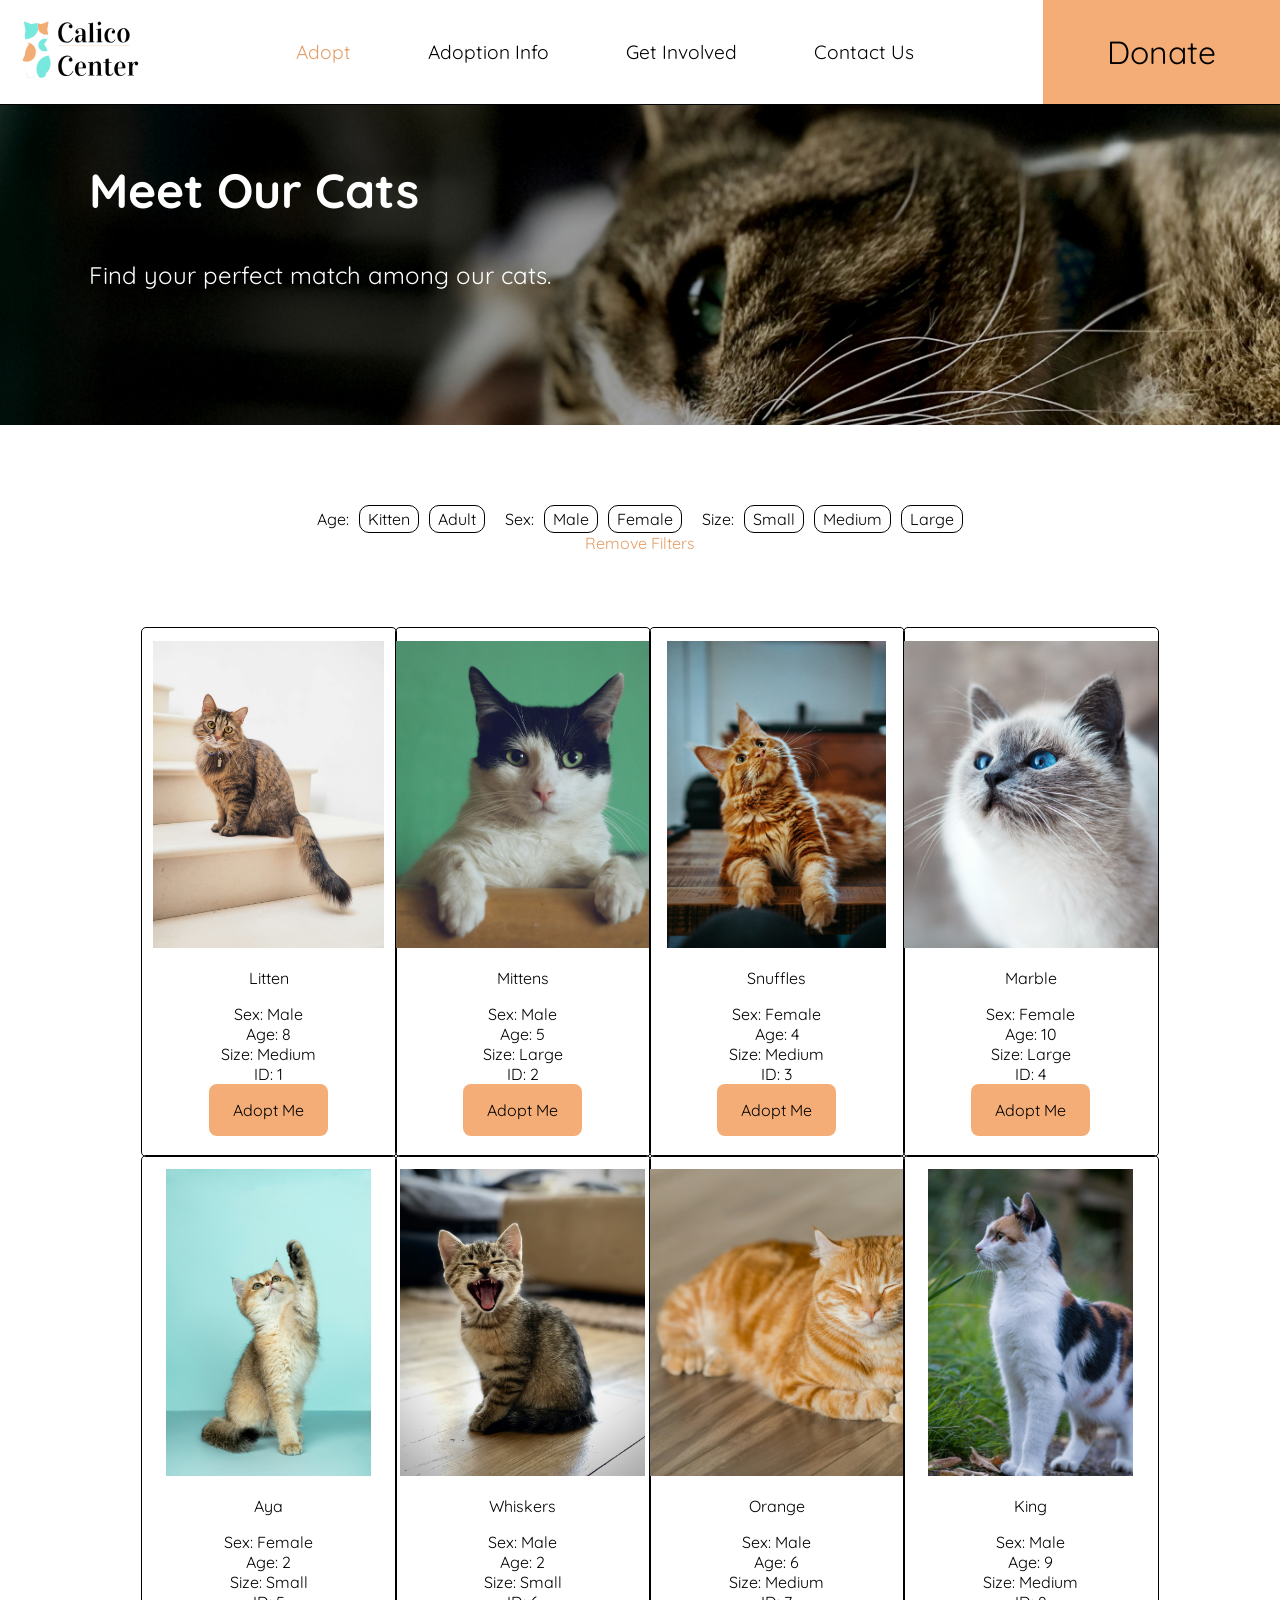
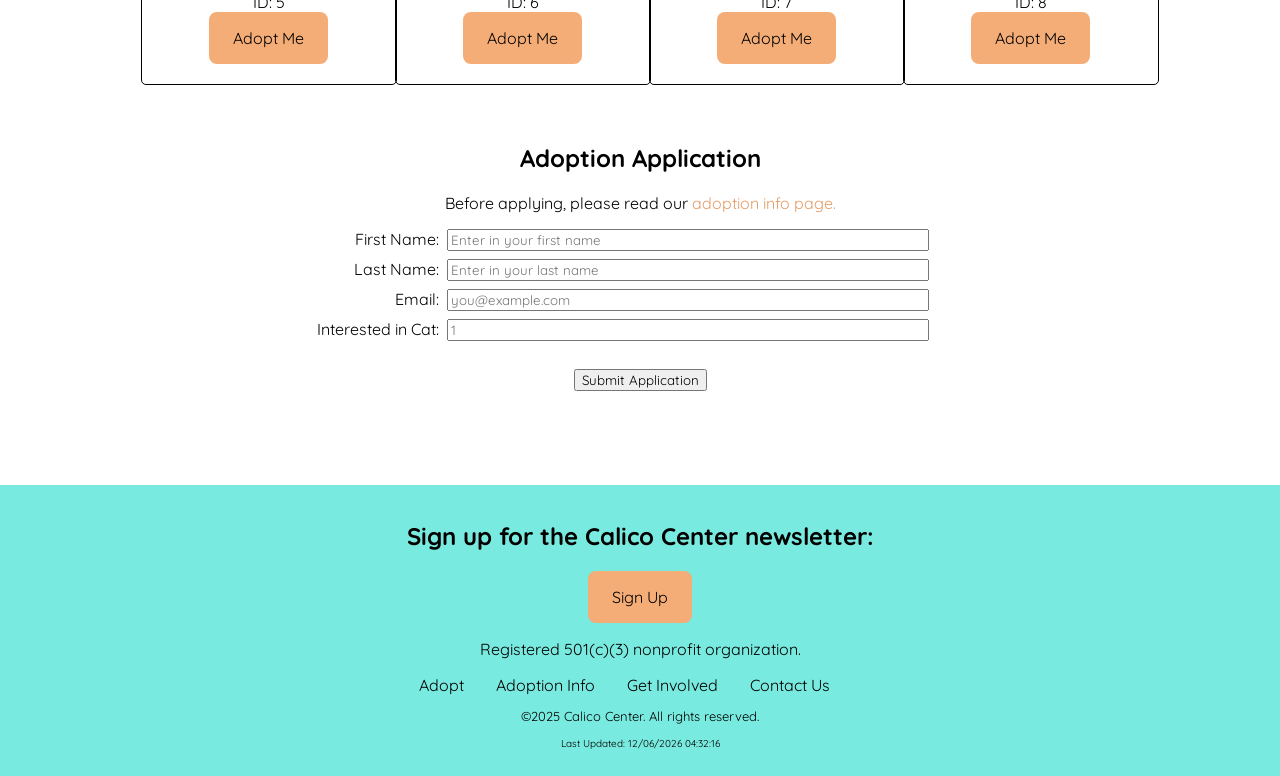
==== adopt.html @ 82eef5a1 "add favicon" ====
<!DOCTYPE html>
<html lang="en">
<head>
    <meta charset="UTF-8">
    <meta name="viewport" content="width=device-width, initial-scale=1.0">
    <title>Adopt :: Calico Center</title>
    <link rel="shortcut icon" href="images/favicon.ico">
    <link rel="preconnect" href="https://fonts.googleapis.com">
    <link rel="preconnect" href="https://fonts.gstatic.com" crossorigin>
    <link href="https://fonts.googleapis.com/css2?family=Open+Sans:ital,wght@0,300..800;1,300..800&family=Quicksand:wght@300..700&family=Raleway:ital,wght@0,100..900;1,100..900&display=swap" rel="stylesheet">
    
    <script src="https://ajax.googleapis.com/ajax/libs/jquery/1.12.4/jquery.min.js"></script>
    <script type="text/javascript" src="js/jquery.filterizr.min.js"></script>

    <link rel="stylesheet" href="style.css">


</head>
<body>
    <nav>
        <div id="logo"><a href="index.html"><img src="images/calico_center.svg" alt="Calico Center logo"></a></div>
        <ul>
            <li><a class="active" href="adopt.html">Adopt</a></li>
            <li><a href="adoption_info.html">Adoption Info</a></li>
            <li><a href="support.html">Get Involved</a></li>
            <li><a href="contact.html">Contact Us</a></li>
        </ul>
        <div id="donate"><a href="support.html">Donate</a></div>
    </nav>

    <div class="banner">
        <div class="banner_content">
            <h2>Meet Our Cats</h2>
            <p>Find your perfect match among our cats.</p>
        </div>
    </div>

    <main>

        <ul class="filters">
            <li class="filter_group"> <span>Age:</span>
                <ul class="filter_options">
                    <li class="filter_button" data-filter="1">Kitten</li>
                    <li class="filter_button" data-filter="2">Adult</li>
                </ul>
            </li>
            <li class="filter_group"><span>Sex:</span>
                <ul class="filter_options">
                    <li class="filter_button" data-filter="3">Male</li>
                    <li class="filter_button" data-filter="4">Female</li>
                </ul>
            </li>
            <li class="filter_group"><span>Size:</span>
                <ul class="filter_options">
                    <li class="filter_button" data-filter="5">Small</li>
                    <li class="filter_button" data-filter="6">Medium</li>
                    <li class="filter_button" data-filter="7">Large</li>
                </ul>
            </li>
        </ul>

        <div class="filtr-active filter_button active" data-filter="all">Remove Filters</div>


        <div class="container">
        <div class="filter-container">
        <section class="gallery">
            <div class="cat filtr-item" data-category="2, 3, 6" data-sort="">
                <img src="images/cat1.jpg" alt="brown tabby on white stairs">
                <p>Litten</p>
                <ul>
                    <li>Sex: Male</li>
                    <li>Age: 8</li>
                    <li>Size: Medium</li>
                    <li>ID: 1</li>
                    <li><a class="cta_button" href="#adoption_form">Adopt Me</a></li>    
                </ul>
            </div>
            <div class="cat filtr-item" data-category="2, 3, 7" data-sort="">
                <img src="images/cat2.jpg" alt="black and white cat looking at camera">
                <p>Mittens</p>
                <ul>
                    <li>Sex: Male</li>
                    <li>Age: 5</li>
                    <li>Size: Large</li>
                    <li>ID: 2</li>
                    <li><a class="cta_button" href="#adoption_form">Adopt Me</a></li>    
                </ul>
            </div>
            <div class="cat filtr-item" data-category="2, 4, 6" data-sort="">
                <img src="images/cat3.jpg" alt="orange cat">
                <p>Snuffles</p>
                <ul>
                    <li>Sex: Female</li>
                    <li>Age: 4</li>
                    <li>Size: Medium</li>
                    <li>ID: 3</li>
                    <li><a class="cta_button" href="#adoption_form">Adopt Me</a></li>    
                </ul>
            </div>
            <div class="cat filtr-item" data-category="2, 4, 7" data-sort="">
                <img src="images/cat4.jpg" alt="blue eyed white furred cat">
                <p>Marble</p>
                <ul>
                    <li>Sex: Female</li>
                    <li>Age: 10</li>
                    <li>Size: Large</li>
                    <li>ID: 4</li>
                    <li><a class="cta_button" href="#adoption_form">Adopt Me</a></li>    
                </ul>
            </div>
            <div class="cat filtr-item" data-category="1, 4, 5" data-sort="">
                <img src="images/cat5.jpg" alt="light orange furred cat">
                <p>Aya</p>
                <ul>
                    <li>Sex: Female</li>
                    <li>Age: 2</li>
                    <li>Size: Small</li>
                    <li>ID: 5</li>
                    <li><a class="cta_button" href="#adoption_form">Adopt Me</a></li>    
                </ul>
            </div>
            <div class="cat filtr-item" data-category="1, 3, 5" data-sort="">
                <img src="images/cat6.jpg" alt="yawning black striped cat">
                <p>Whiskers</p>
                <ul>
                    <li>Sex: Male</li>
                    <li>Age: 2</li>
                    <li>Size: Small</li>
                    <li>ID: 6</li>
                    <li><a class="cta_button" href="#adoption_form">Adopt Me</a></li>    
                </ul>
            </div>
            <div class="cat filtr-item" data-category="2, 3, 6" data-sort="">
                <img src="images/cat7.jpg" alt="orange and white furred cat with eyes closed">
                <p>Orange</p>
                <ul>
                    <li>Sex: Male</li>
                    <li>Age: 6</li>
                    <li>Size: Medium</li>
                    <li>ID: 7</li>
                    <li><a class="cta_button" href="#adoption_form">Adopt Me</a></li>    
                </ul>
            </div>
            <div class="cat filtr-item" data-category="2, 3, 6" data-sort="">
                <img src="images/cat8.jpg" alt="calico cat with white, orange and black fur">
                <p>King</p>
                <ul>
                    <li>Sex: Male</li>
                    <li>Age: 9</li>
                    <li>Size: Medium</li>
                    <li>ID: 8</li>
                    <li><a class="cta_button" href="#adoption_form">Adopt Me</a></li>    
                </ul>
            </div>

        </section>
        </div>
        </div>
        <br>
        <br>
        <section id="adoption_form">
            <h2>Adoption Application</h2>
            <p>Before applying, please read our <a href="adoption_info.html">adoption info page.</a></p>
            <form action="#thank_you" method="post">
                <div class="input">
                        <label for="firstName">First Name:</label>
                        <input type="text" class="form-control" id="firstName" placeholder="Enter in your first name" value="" pattern="[a-zA-Z]+" required>

                        <label for="lastName">Last Name:</label>
                        <input type="text" class="form-control" id="lastName" placeholder="Enter in your last name" value="" pattern="[a-zA-Z]+" required>

                        <label for="email">Email:</label>
                        <input type="email" class="form-control" id="email" placeholder="you@example.com" pattern="^(.+)@([^\.].*)\.([a-z]{2,})$" required>

                        <label for="cat_ID">Interested in Cat:</label>
                        <input type="number" class="form-control" id="cat_ID" placeholder="1" min="1" max="8" step="1" value=""1>
                    <br>
                </div>
                <button type="submit">Submit Application</button> <br><br>
            </form>
        </section>
        <section id="thank_you">
            <h2>Thank you!</h2>
            <p>Your adoption application has been submitted. We will get back to you shortly.</p>
        </section>
    </main>
    <footer>
        <h2>Sign up for the Calico Center newsletter:</h2>
        <a class="cta_button" href="contact.html">
            Sign Up
        </a>
        <p>Registered 501(c)(3) nonprofit organization.</p>
        <ul>
            <li><a href="adopt.html">Adopt</a></li>
            <li><a href="adoption_info.html">Adoption Info</a></li>
            <li><a href="support.html">Get Involved</a></li>
            <li><a href="contact.html">Contact Us</a></li>
        </ul>
        <p class="copyright">&copy;2025 Calico Center. All rights reserved.</p>
        <p id="last_updated"></p>
    </footer>
    <script>
        const lastModifiedDate = document.lastModified;
        const lastUpdatedElement = document.getElementById("last_updated");
        lastUpdatedElement.innerHTML = `Last Updated: ${lastModifiedDate}`;

        (function($){
    		$(document).ready(function(){
		    	var filterizd = $('.container').filterizr({});
    		});
            $('#adoption_form').submit(function(event) {
                event.preventDefault();
                $('#thank_you').toggle();
                $('#adoption_form').toggle();
            });
    	})(jQuery);
    </script>
    <script src="script.js"></script>
</body>
</html>
---- style.css ----
* {
    box-sizing: border-box;
    font-family: Quicksand, Helvetica, sans-serif;
}

nav {
    display: flex;
    align-items: center;
    justify-content: space-between;
    padding: 0px;
    border-bottom: 1px solid black;
}

.active {
    color: #e39d67;
}

nav ul {
    display: flex;
    list-style-type: none;
    margin: 0;
    padding: 0;
}

nav ul li {
    display: inline-block;
}

nav ul li a {
    text-decoration: none;
    font-size: 1.2em;
    padding: 1.5em 2em;
    color: black;
    display: block;
}

nav ul li a:hover {
    color: #e39d67;
}

#logo img{
    height:5em;
    width: auto;
}

#donate {
    background-color: #f4ad76;
}
#donate a {
    font-size: 2em;
    padding: 1em 2em;
    text-decoration: none;
    display: block;
    color: black;
}

#donate a:hover {
    background-color: #e39d67;
}

.cta_button {
    padding: 1em 1.5em;
    display: inline-block;
    color: black;
    background-color: #f4ad76;
    border-radius: 8px;
    text-decoration: none;
}
.cta_button:hover {
    background-color: #e39d67;
}

body {
    margin: 0;
    padding: 0;
}

#herobanner{
    background-image: linear-gradient(to right, rgba(0, 0, 0, 0.5), rgba(0, 0, 0, 0.1)), url(images/hero_cat.jpg);
    max-width: 100%;
    height: 40em;
    background-position: center;
    background-repeat: no-repeat;
    background-size: cover;
    position: relative;
}

#herobanner_content {
    position: absolute;
    top: 50%;
    left: 25%;
    transform: translate(-50%, -50%);
    color: white;
}

#herobanner_content h2 {
    font-size: 3em;
}
#herobanner_content p {
    margin-bottom: 5em;
    font-size: 1.5em;
}

#hero_cta {
    border: 1px solid black;
    background-color:#f4ad76;
    padding: 2em 4em;
    text-decoration: none;
    color: black;
    border-radius: 8px;
}
#hero_cta:hover {
    background-color: #e39d67;
}

/* Main */

main {
    margin-left: 10%;
    margin-right: 10%;
    width: auto;
}

.banner{
    background-image: linear-gradient(to right, rgba(0, 0, 0, 0.5), rgba(0, 0, 0, 0.1)), url(images/hero_cat.jpg);
    max-width: 100%;
    height: 20em;
    background-position: center;
    background-repeat: no-repeat;
    background-size: cover;
    position: relative;
    margin-bottom: 5em;
}

.banner_content {
    position: absolute;
    top: 50%;
    left: 25%;
    transform: translate(-50%, -50%);
    color: white;
}

.banner_content h2 {
    font-size: 3em;
}
.banner_content p {
    margin-bottom: 5em;
    font-size: 1.5em;
}

section {
    text-align: center;
    padding: 10px;
    margin-bottom: 4em;
    margin-top: 4em;
}

section a {
    color: #e39d67;
    text-decoration: none;
}

.column_container {
    display: flex;
    gap: 5em;
    padding: 1em;
}

.column {
    flex: 1;
}

iframe {
    width: 20em;
    height: 20em;
    padding: 2px;
}

/* Gallery */

.gallery {
    display: grid;
    margin-left: 5%;
    margin-right: 5%;
    width: auto;
    grid-template-columns: repeat(4, 1fr);
    gap: 10px 10px;
}

.cat {
    border: 1px solid black;
    border-radius: 5px;
    width: 100%;
    position: relative;
    overflow: hidden;
    padding-bottom: 20px;
    padding-top: 0;
}
.filtr-item {
    width: 25%;
}

.filtr-active {
    text-align: center;
}

.filters {
    list-style-type: none;
    display: flex;
    justify-content: center;
    flex-wrap: wrap;
    gap: 20px;
    margin: 0;
    padding: 0;
}

.filter_group {
    display: flex;
    align-items: center;
    gap: 10px;
    list-style-type: none;
    padding: 0;
}

.filter_options {
    display: flex;
    list-style-type: none;
    padding: 0;
    margin: 0;
    gap: 10px;
}

.filter_options li {
    padding: 3px 8px;
    border: 1px solid black;
    border-radius: 10px;
    cursor: pointer;
}

.filters ul li:hover {
    color: #e39d67;
}


.cat img {
    height: 20em;
    padding-top: 5%;
}

.gallery ul {
    list-style-type: none;
    padding: 0;
    margin: 0;
}

.gallery ul li {
}

/* Adoption Form */

.input {
    display: grid;
    grid-template-columns: 25% 75%;
    margin-left: 10%;
    margin-right: 10%;
    width: auto;
    gap: 8px;
}

.input label {
    width: 100%;
    text-align: right;
}

.input input {
    width: 80%;
}

form button {
    text-align: center;
}

input#firstName:focus:invalid,
input#lastName:focus:invalid,
input#email:focus:invalid {
    background: #fff8c4;
}

input#firstName:focus:valid,
input#lastName:focus:valid, 
input#username:focus:valid,
input#email:focus:valid,
input#password:focus:valid {
    background: white;
}

#thank_you {
    display: none;
}

/* Footer */

footer {
    background-color: #79eadf;
    width: 100%;
    padding: 1em 5em;
    text-align: center;
}

.copyright {
    font-size: small;
}

footer ul {
    display: flex;
    list-style-type: none;
    margin: 0;
    padding: 0;
    justify-content: center;
}

footer ul li {
    display: inline-block;
    padding-right: 2em;
}

footer ul li a {
    text-decoration: none;
    color: black;
    display: block;
}

footer ul li a:hover {
    color: #f4ad76;
}

#last_updated {
    font-size: x-small;
}

/* Responsiveness */

@media screen and (max-width: 1000px) {
    .gallery {
        grid-template-columns: repeat(2, 1fr);
    }
    .filtr-item {
        width: 50%;
    }
    #herobanner_content {
        left: 50%;
        top: 50%;
    }
    .banner_content {
        left: 50%;
        top: 50%;
    }
    nav {
        flex-wrap: wrap;
        justify-content: center;
    }
}

@media screen and (max-width: 800px) {
    .column_container{
        flex-direction: column;
    }

    nav {
        flex-direction: column;
    }

    ul {
        flex-direction: column;
    }

    iframe {
        width: 15em;
        height: 100%;
    }

    .gallery {
        grid-template-columns: repeat(1, 1fr);
    }

    .filtr-item {
        width: 100%;
    }

    .input {
        grid-template-columns: 100%;
    }

    .input label {
        text-align: center;
    }

    .input input {
        width: 100%;
    }

    .filters {
        flex-direction: column;
    }

    .filter_group {
        flex-direction: row;
        justify-content: center;
    }

    .filter_options {
        flex-direction: row;
    }
}


@media screen and (max-width: 450px) {
    #hero_cta {
        padding: 1rem 2rem;
    }
}
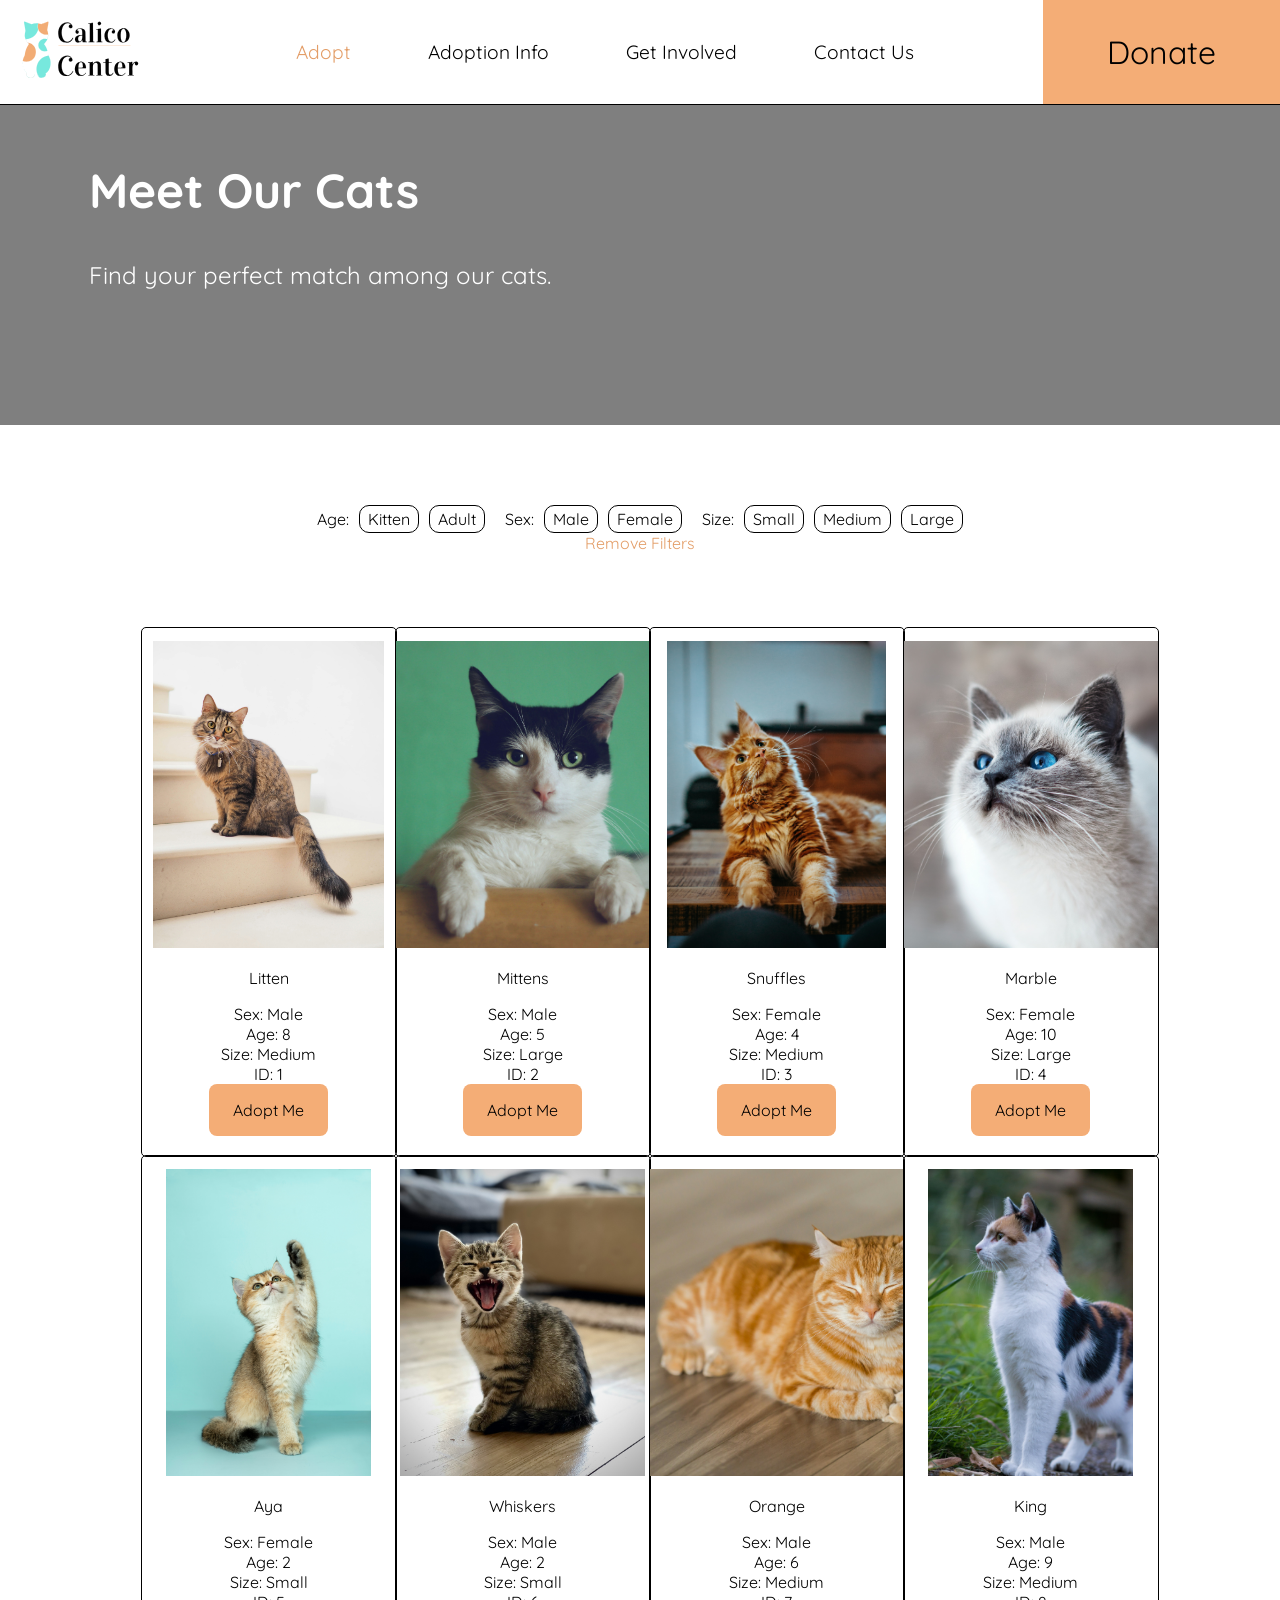
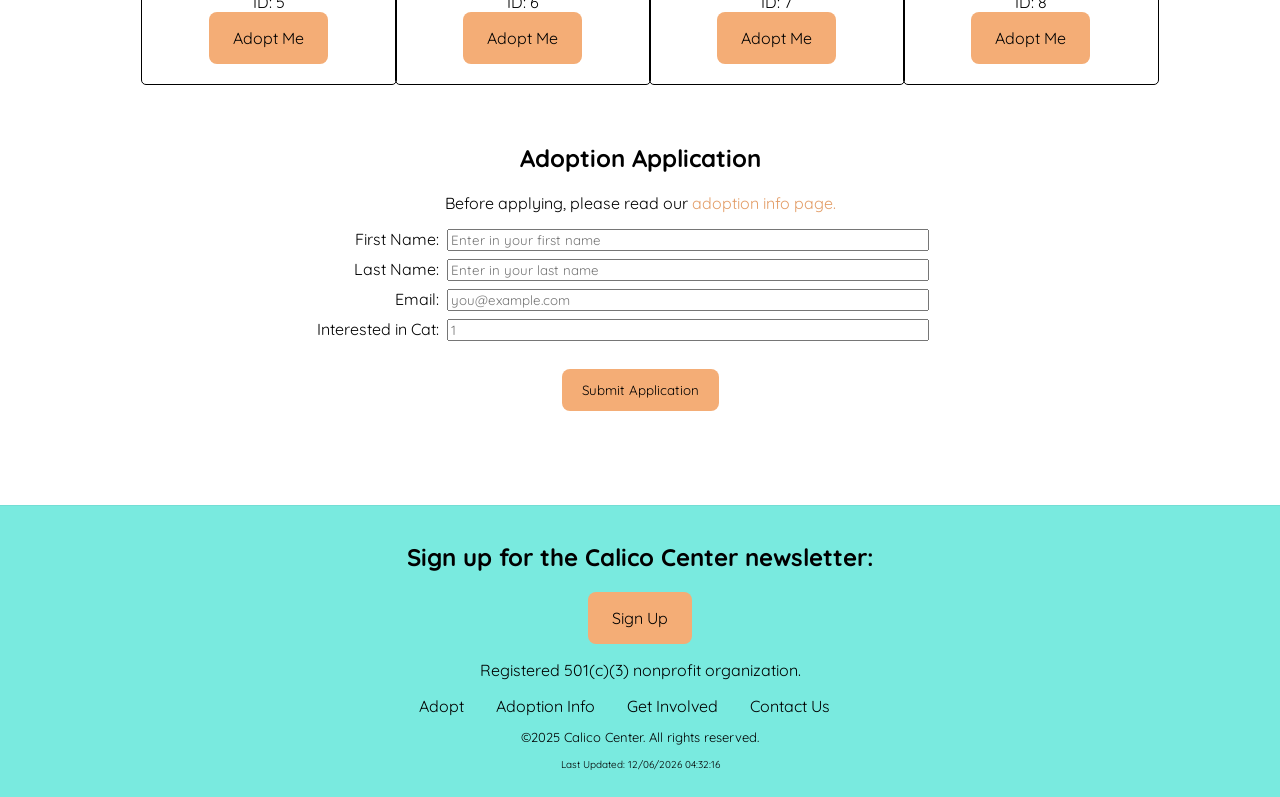
==== commit 7279db4b: "style adopt.html banner and form submit button" ====
--- a/adopt.html
+++ b/adopt.html
@@ -177,7 +177,7 @@
                         <input type="number" class="form-control" id="cat_ID" placeholder="1" min="1" max="8" step="1" value=""1>
                     <br>
                 </div>
-                <button type="submit">Submit Application</button> <br><br>
+                <button class="cta_button" type="submit">Submit Application</button> <br><br>
             </form>
         </section>
         <section id="thank_you">
--- a/style.css
+++ b/style.css
@@ -122,7 +122,7 @@
 }
 
 .banner{
-    background-image: linear-gradient(to right, rgba(0, 0, 0, 0.5), rgba(0, 0, 0, 0.1)), url(images/hero_cat.jpg);
+    background-image: linear-gradient(to right, rgba(0, 0, 0, 0.5), rgba(0, 0, 0, 0.5)), url(images/banner1_cat.jpg);
     max-width: 100%;
     height: 20em;
     background-position: center;
@@ -278,6 +278,8 @@
 
 form button {
     text-align: center;
+    border: none;
+    cursor: pointer;
 }
 
 input#firstName:focus:invalid,
@@ -305,6 +307,8 @@
     width: 100%;
     padding: 1em 5em;
     text-align: center;
+    border-top: 1px solid rgba(0, 0, 0, 0.05);
+
 }
 
 .copyright {
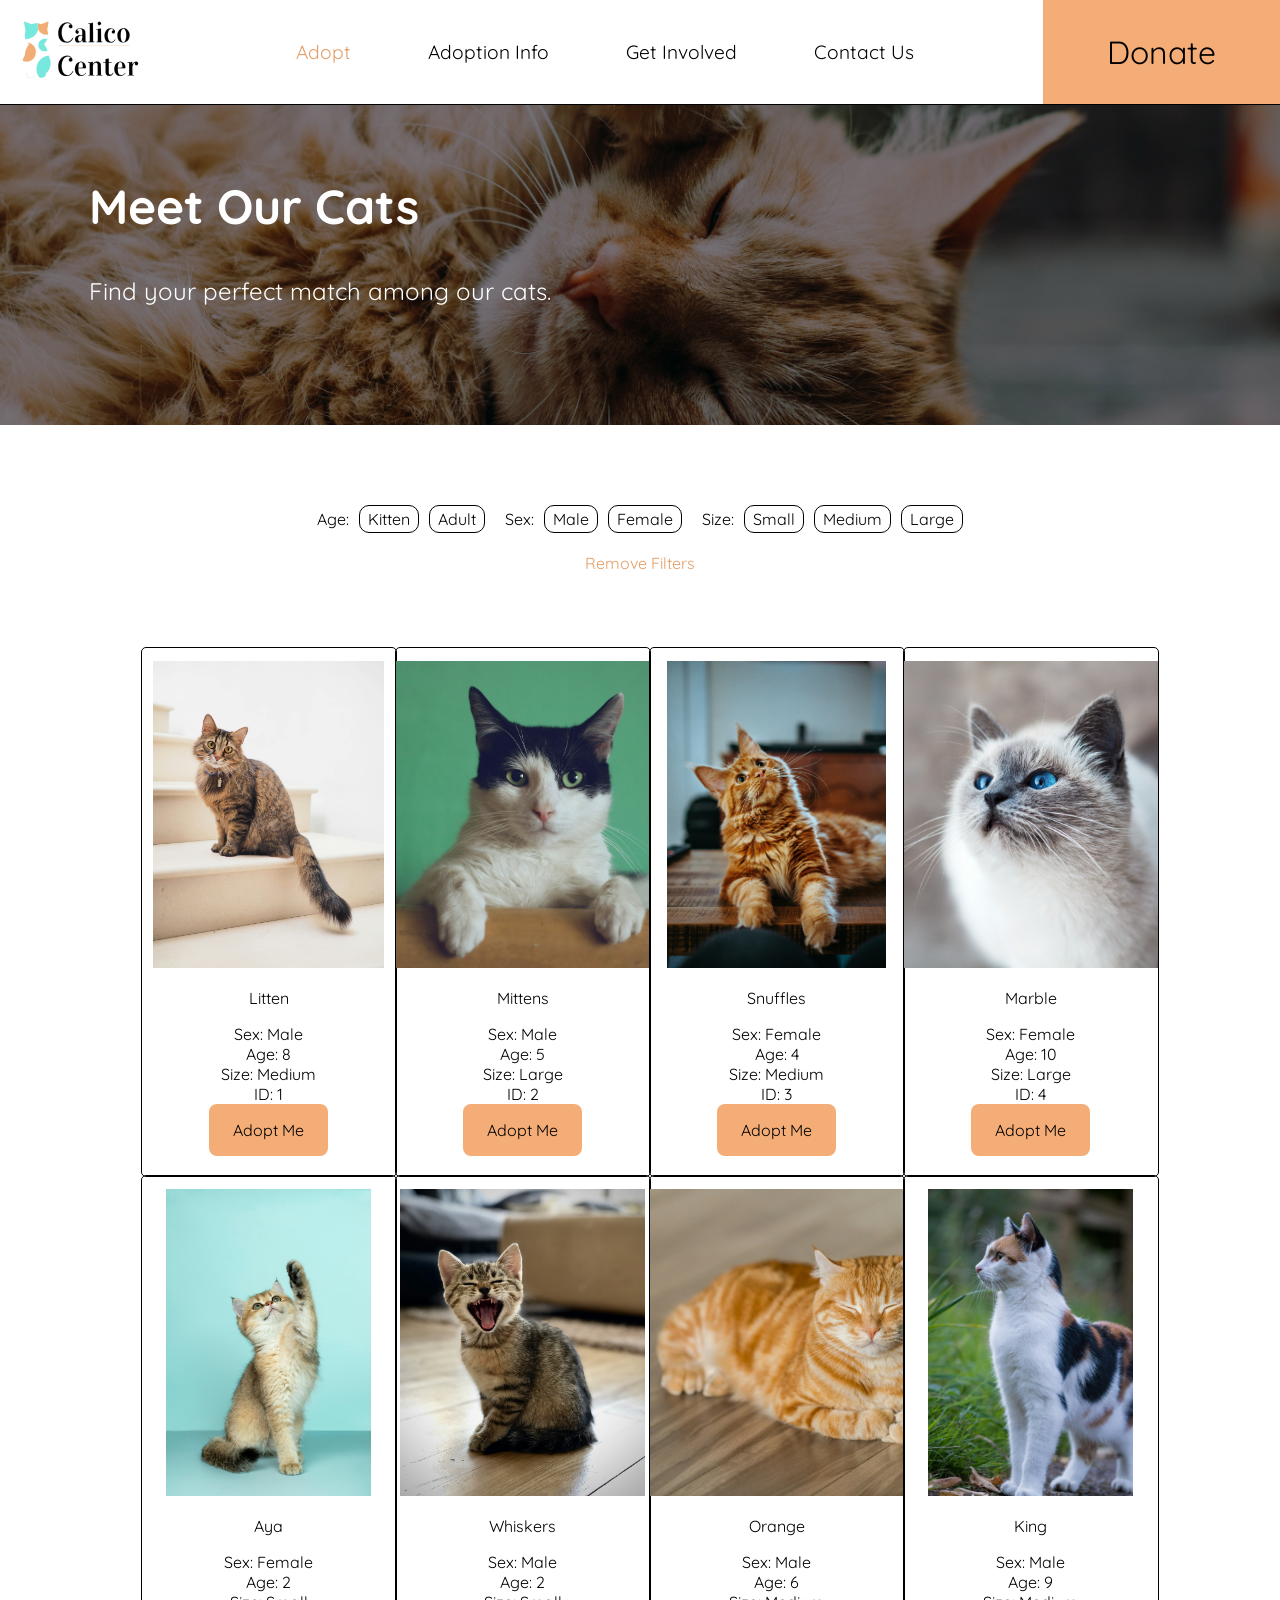
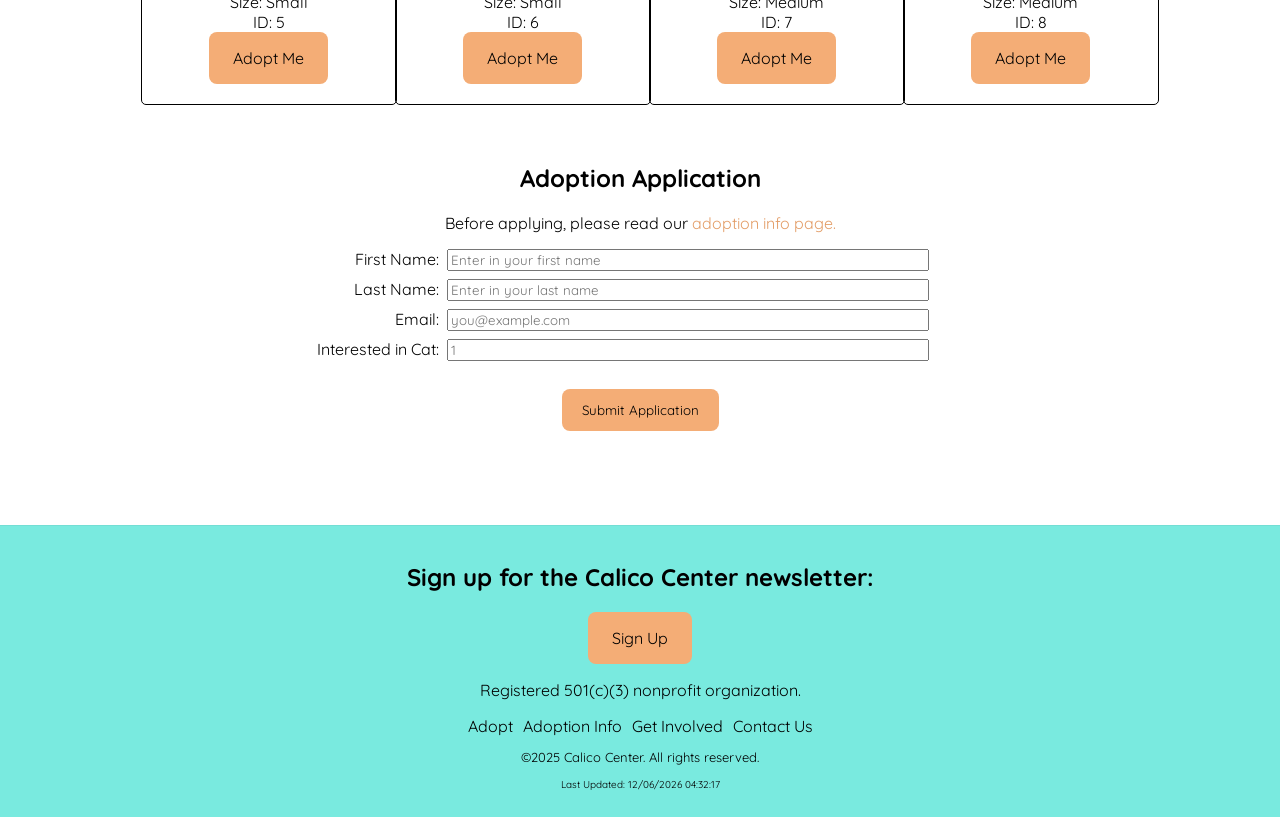
==== commit 9914372d: "add minor styling to footer and adopt banner" ====
--- a/adopt.html
+++ b/adopt.html
@@ -58,7 +58,7 @@
                 </ul>
             </li>
         </ul>
-
+        <br>
         <div class="filtr-active filter_button active" data-filter="all">Remove Filters</div>
 
 
--- a/style.css
+++ b/style.css
@@ -138,6 +138,7 @@
     left: 25%;
     transform: translate(-50%, -50%);
     color: white;
+    padding-top: 2rem;
 }
 
 .banner_content h2 {
@@ -175,6 +176,61 @@
     height: 20em;
     padding: 2px;
 }
+
+/* Home Page */
+
+.about_us {
+    padding-left: 10%;
+    padding-right: 10%;
+}
+
+.about_us img {
+    height: 6rem;
+    width: 12rem;
+}
+
+.icon {
+    width: 4rem;
+    height: 4rem;
+}
+
+h3 {
+    color: #1b8378;
+}
+
+.adoption_summary {
+    background-color: #a8eae3;
+    border-radius: 20px 20px;
+    margin-left: -20%;
+    margin-right: -20%;
+    padding-left: 20%;
+    padding-right: 20%;
+    padding-bottom: 5%;
+}
+
+.adoption_summary .steps{
+    display: grid;
+    grid-template-columns: repeat(4, 1fr);
+    gap: 15px;
+}
+
+.step {
+    box-shadow: 3px 3px 3px gray;
+    padding: 5px;
+    background-color: white;
+}
+
+.location_hours {
+    background-color: #e8c6ad;
+    border-radius: 20px 20px;
+    margin-left: -20%;
+    margin-right: -20%;
+    padding-left: 20%;
+    padding-right: 20%;
+    padding-bottom: 2rem;
+}
+
+
 
 /* Gallery */
 
@@ -321,11 +377,12 @@
     margin: 0;
     padding: 0;
     justify-content: center;
+    gap: 10px;
 }
 
 footer ul li {
     display: inline-block;
-    padding-right: 2em;
+    
 }
 
 footer ul li a {
@@ -343,6 +400,17 @@
 }
 
 /* Responsiveness */
+@media screen and (max-width: 1100px) {
+#herobanner_content {
+        left: 50%;
+        top: 50%;
+    }
+#hero_cta {
+    position: absolute;
+    left: 50%;
+    transform: translate(-50%, -50%);
+}
+}
 
 @media screen and (max-width: 1000px) {
     .gallery {
@@ -351,10 +419,6 @@
     .filtr-item {
         width: 50%;
     }
-    #herobanner_content {
-        left: 50%;
-        top: 50%;
-    }
     .banner_content {
         left: 50%;
         top: 50%;
@@ -363,6 +427,14 @@
         flex-wrap: wrap;
         justify-content: center;
     }
+
+    .adoption_summary .steps{
+        grid-template-columns: repeat(2, 1fr);
+    }
+
+    #hero_cta {
+        padding: 1.5rem 2.5rem;
+    }
 }
 
 @media screen and (max-width: 800px) {
@@ -415,10 +487,9 @@
     .filter_options {
         flex-direction: row;
     }
-}
-
-
-@media screen and (max-width: 450px) {
+    .adoption_summary .steps{
+        grid-template-columns: repeat(1, 1fr);
+    }
     #hero_cta {
         padding: 1rem 2rem;
     }
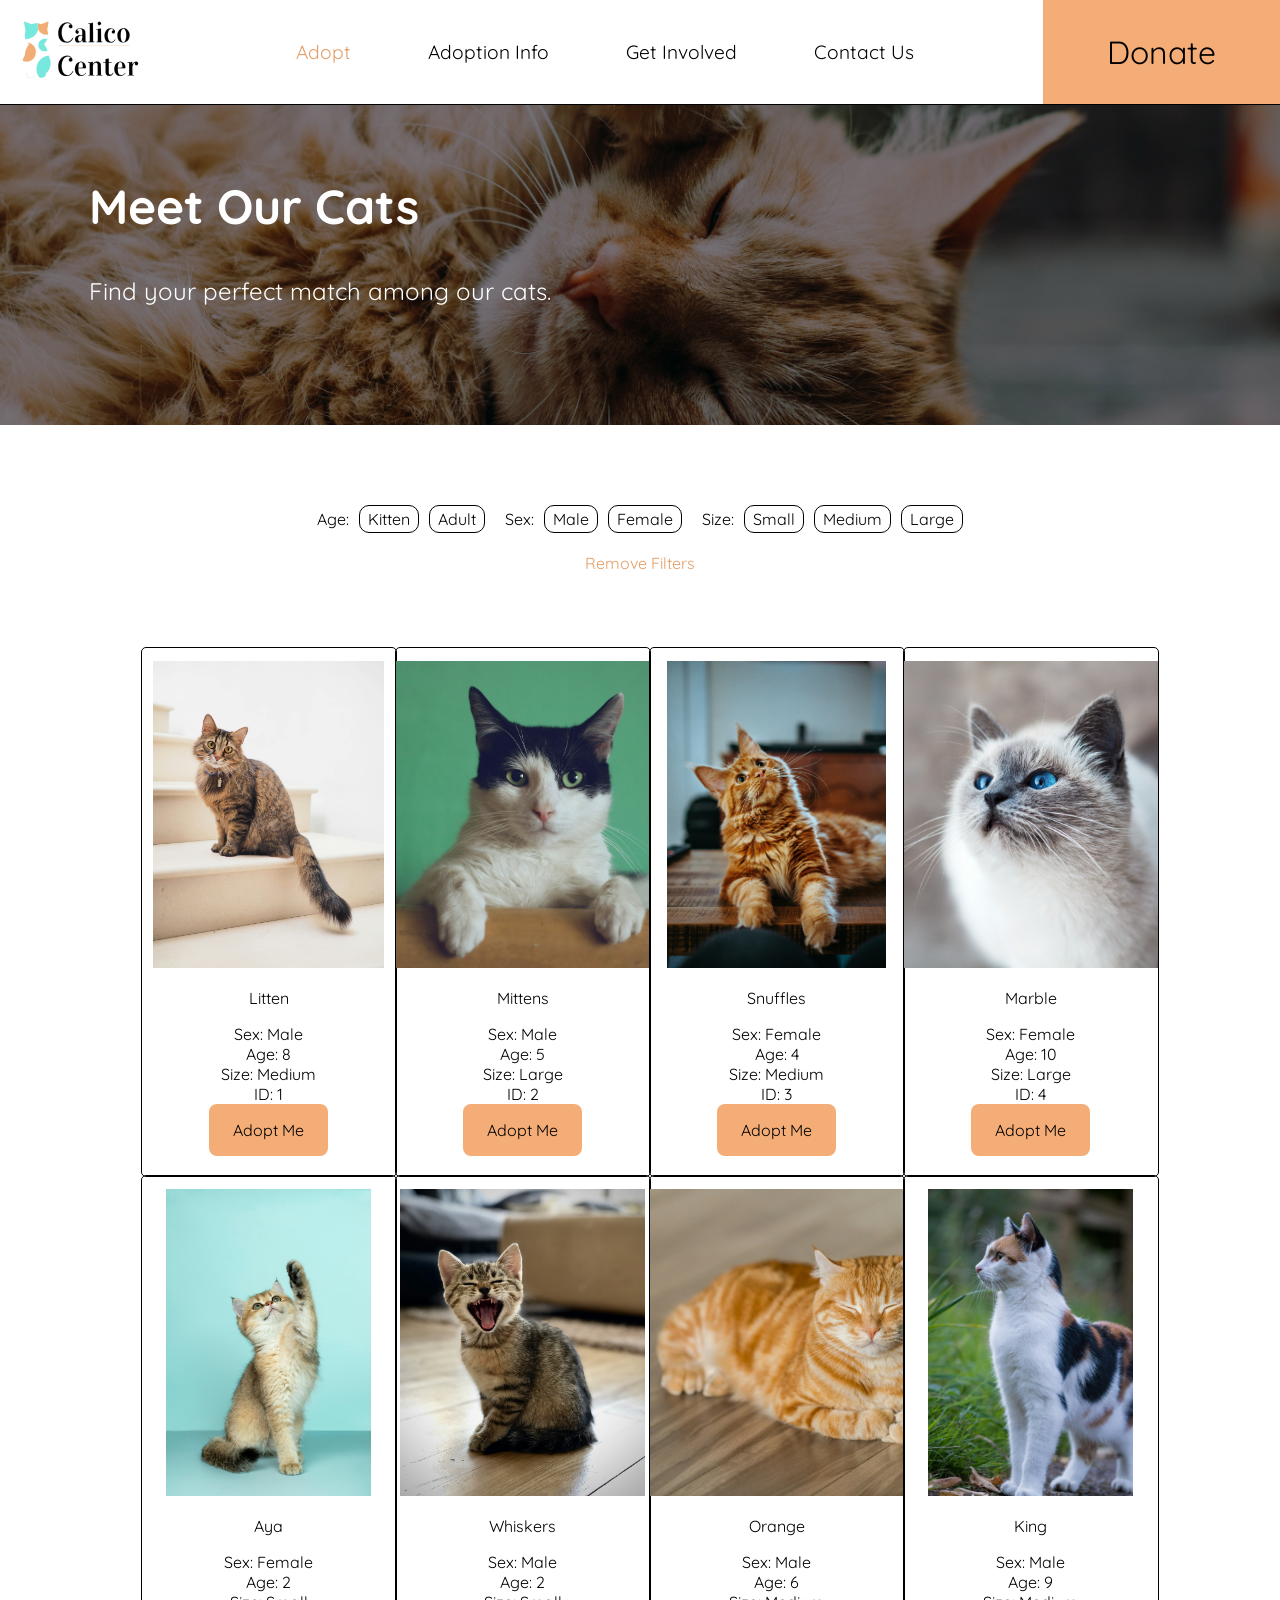
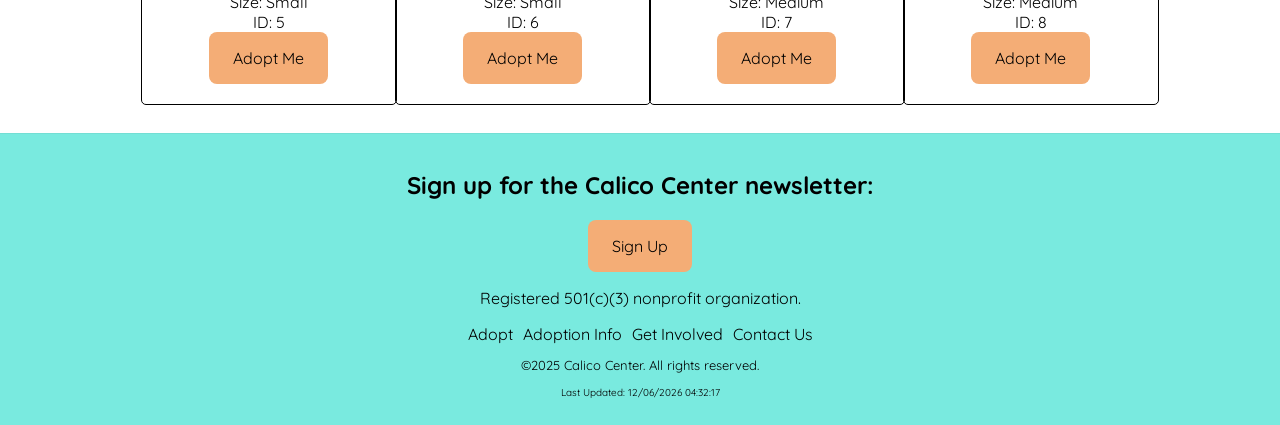
==== commit abbdd9c0: "minor changes on other pages to link properly and be consistent" ====
--- a/adopt.html
+++ b/adopt.html
@@ -22,10 +22,10 @@
         <ul>
             <li><a class="active" href="adopt.html">Adopt</a></li>
             <li><a href="adoption_info.html">Adoption Info</a></li>
-            <li><a href="support.html">Get Involved</a></li>
+            <li><a href="get_involved.html">Get Involved</a></li>
             <li><a href="contact.html">Contact Us</a></li>
         </ul>
-        <div id="donate"><a href="support.html">Donate</a></div>
+        <div id="home_donate"><a href="get_involved.html">Donate</a></div>
     </nav>
 
     <div class="banner">
@@ -73,7 +73,7 @@
                     <li>Age: 8</li>
                     <li>Size: Medium</li>
                     <li>ID: 1</li>
-                    <li><a class="cta_button" href="#adoption_form">Adopt Me</a></li>    
+                    <li><a class="cta_button" href="contact.html#contact_us">Adopt Me</a></li>    
                 </ul>
             </div>
             <div class="cat filtr-item" data-category="2, 3, 7" data-sort="">
@@ -84,7 +84,7 @@
                     <li>Age: 5</li>
                     <li>Size: Large</li>
                     <li>ID: 2</li>
-                    <li><a class="cta_button" href="#adoption_form">Adopt Me</a></li>    
+                    <li><a class="cta_button" href="contact.html#contact_us">Adopt Me</a></li>    
                 </ul>
             </div>
             <div class="cat filtr-item" data-category="2, 4, 6" data-sort="">
@@ -95,7 +95,7 @@
                     <li>Age: 4</li>
                     <li>Size: Medium</li>
                     <li>ID: 3</li>
-                    <li><a class="cta_button" href="#adoption_form">Adopt Me</a></li>    
+                    <li><a class="cta_button" href="contact.html#contact_us">Adopt Me</a></li>    
                 </ul>
             </div>
             <div class="cat filtr-item" data-category="2, 4, 7" data-sort="">
@@ -106,7 +106,7 @@
                     <li>Age: 10</li>
                     <li>Size: Large</li>
                     <li>ID: 4</li>
-                    <li><a class="cta_button" href="#adoption_form">Adopt Me</a></li>    
+                    <li><a class="cta_button" href="contact.html#contact_us">Adopt Me</a></li>    
                 </ul>
             </div>
             <div class="cat filtr-item" data-category="1, 4, 5" data-sort="">
@@ -117,7 +117,7 @@
                     <li>Age: 2</li>
                     <li>Size: Small</li>
                     <li>ID: 5</li>
-                    <li><a class="cta_button" href="#adoption_form">Adopt Me</a></li>    
+                    <li><a class="cta_button" href="contact.html#contact_us">Adopt Me</a></li>    
                 </ul>
             </div>
             <div class="cat filtr-item" data-category="1, 3, 5" data-sort="">
@@ -128,7 +128,7 @@
                     <li>Age: 2</li>
                     <li>Size: Small</li>
                     <li>ID: 6</li>
-                    <li><a class="cta_button" href="#adoption_form">Adopt Me</a></li>    
+                    <li><a class="cta_button" href="contact.html#contact_us">Adopt Me</a></li>    
                 </ul>
             </div>
             <div class="cat filtr-item" data-category="2, 3, 6" data-sort="">
@@ -139,7 +139,7 @@
                     <li>Age: 6</li>
                     <li>Size: Medium</li>
                     <li>ID: 7</li>
-                    <li><a class="cta_button" href="#adoption_form">Adopt Me</a></li>    
+                    <li><a class="cta_button" href="contact.html#contact_us">Adopt Me</a></li>    
                 </ul>
             </div>
             <div class="cat filtr-item" data-category="2, 3, 6" data-sort="">
@@ -150,7 +150,7 @@
                     <li>Age: 9</li>
                     <li>Size: Medium</li>
                     <li>ID: 8</li>
-                    <li><a class="cta_button" href="#adoption_form">Adopt Me</a></li>    
+                    <li><a class="cta_button" href="contact.html#contact_us">Adopt Me</a></li>    
                 </ul>
             </div>
 
@@ -159,31 +159,6 @@
         </div>
         <br>
         <br>
-        <section id="adoption_form">
-            <h2>Adoption Application</h2>
-            <p>Before applying, please read our <a href="adoption_info.html">adoption info page.</a></p>
-            <form action="#thank_you" method="post">
-                <div class="input">
-                        <label for="firstName">First Name:</label>
-                        <input type="text" class="form-control" id="firstName" placeholder="Enter in your first name" value="" pattern="[a-zA-Z]+" required>
-
-                        <label for="lastName">Last Name:</label>
-                        <input type="text" class="form-control" id="lastName" placeholder="Enter in your last name" value="" pattern="[a-zA-Z]+" required>
-
-                        <label for="email">Email:</label>
-                        <input type="email" class="form-control" id="email" placeholder="you@example.com" pattern="^(.+)@([^\.].*)\.([a-z]{2,})$" required>
-
-                        <label for="cat_ID">Interested in Cat:</label>
-                        <input type="number" class="form-control" id="cat_ID" placeholder="1" min="1" max="8" step="1" value=""1>
-                    <br>
-                </div>
-                <button class="cta_button" type="submit">Submit Application</button> <br><br>
-            </form>
-        </section>
-        <section id="thank_you">
-            <h2>Thank you!</h2>
-            <p>Your adoption application has been submitted. We will get back to you shortly.</p>
-        </section>
     </main>
     <footer>
         <h2>Sign up for the Calico Center newsletter:</h2>
@@ -194,7 +169,7 @@
         <ul>
             <li><a href="adopt.html">Adopt</a></li>
             <li><a href="adoption_info.html">Adoption Info</a></li>
-            <li><a href="support.html">Get Involved</a></li>
+            <li><a href="get_involved.html">Get Involved</a></li>
             <li><a href="contact.html">Contact Us</a></li>
         </ul>
         <p class="copyright">&copy;2025 Calico Center. All rights reserved.</p>
--- a/style.css
+++ b/style.css
@@ -43,10 +43,10 @@
     width: auto;
 }
 
-#donate {
+#home_donate {
     background-color: #f4ad76;
 }
-#donate a {
+#home_donate a {
     font-size: 2em;
     padding: 1em 2em;
     text-decoration: none;
@@ -54,7 +54,7 @@
     color: black;
 }
 
-#donate a:hover {
+#home_donate a:hover {
     background-color: #e39d67;
 }
 
@@ -132,6 +132,19 @@
     margin-bottom: 5em;
 }
 
+#banner2 {
+    background-image: linear-gradient(to right, rgba(0, 0, 0, 0.5), rgba(0, 0, 0, 0.5)), url(images/banner2_cat.jpg);
+}
+
+#banner3 {
+    background-image: linear-gradient(to right, rgba(0, 0, 0, 0.5), rgba(0, 0, 0, 0.5)), url(images/banner3.jpg);
+}
+
+#banner4 {
+    background-image: linear-gradient(to right, rgba(0, 0, 0, 0.3), rgba(0, 0, 0, 0.3)), url(images/contact_us.jpg);
+
+}
+
 .banner_content {
     position: absolute;
     top: 50%;
@@ -161,6 +174,10 @@
     text-decoration: none;
 }
 
+section a:hover {
+    color:#ad7245;
+}
+
 .column_container {
     display: flex;
     gap: 5em;
@@ -171,10 +188,16 @@
     flex: 1;
 }
 
-iframe {
+/* iframe {
     width: 20em;
     height: 20em;
     padding: 2px;
+} */
+
+iframe {
+    width: 100%;
+    height: 100%;
+    padding: 2px;
 }
 
 /* Home Page */
@@ -198,7 +221,7 @@
     color: #1b8378;
 }
 
-.adoption_summary {
+.adoption_summary, #volunteer, #foster {
     background-color: #a8eae3;
     border-radius: 20px 20px;
     margin-left: -20%;
@@ -230,6 +253,11 @@
     padding-bottom: 2rem;
 }
 
+.operation_hours {
+    display: grid;
+    grid-template-columns: 50% 50%;
+}
+
 
 
 /* Gallery */
@@ -258,6 +286,7 @@
 
 .filtr-active {
     text-align: center;
+    cursor: pointer;
 }
 
 .filters {
@@ -314,28 +343,39 @@
 
 /* Adoption Form */
 
+form {
+    margin-left: 10%;
+    margin-right: 10%;
+    text-align: left;
+}
+
 .input {
     display: grid;
-    grid-template-columns: 25% 75%;
+    grid-template-columns: 100%;
     margin-left: 10%;
     margin-right: 10%;
     width: auto;
     gap: 8px;
 }
 
-.input label {
-    width: 100%;
-    text-align: right;
-}
-
-.input input {
-    width: 80%;
+.hide {
+    display: none;
+}
+
+.container {
+    margin-bottom: 4em;
 }
 
 form button {
     text-align: center;
     border: none;
     cursor: pointer;
+}
+
+#submit_button {
+    margin-left: 40%;
+    margin-right: 40%;
+    display: block;
 }
 
 input#firstName:focus:invalid,
@@ -356,6 +396,100 @@
     display: none;
 }
 
+/* Contact Us Form */
+.required {
+    color: red;
+}
+
+.optional {
+    color: gray;
+}
+
+/* Adoption Info */
+
+h1 {
+    text-align: center;
+}
+
+#info_nav {
+    list-style-type: none;
+    display: flex;
+    flex-wrap: wrap;
+    flex-direction: row;
+    justify-content: space-between;
+    padding-inline-start: 0;
+
+    }
+
+#requirements {
+    margin-left: 20%;
+    margin-right: 20%;
+}
+#requirements ul, #adoption_fees ul {
+    text-align: left;
+}
+#adoption_fees {
+    padding-left: 40%;
+    padding-right: 40%;
+    padding-top: 5%;
+    padding-bottom: 5%;
+    background-color: #e8c6ad;
+    margin-left: -15%;
+    margin-right: -15%;
+}
+#fees {
+    display: flex;
+    flex-wrap: wrap;
+    flex-direction: row;
+    justify-content: space-between;
+}
+
+.fee {
+    font-size: x-large;
+}
+
+#faq {
+    text-align: left;
+    margin-left: 5%;
+    margin-right: 5%;
+}
+
+#faq h2 {
+    text-align: center;
+}
+
+#faq dt {
+    font-weight: bold;
+}
+
+#ready {
+    border-radius: 30px 30px 30px 30px;
+    background-color: #a8eae3;
+    margin-left: 20%;
+    margin-right: 20%;
+}
+
+/* Get Involved */
+
+#volunteer img {
+    max-width: 100%;
+    height: auto;
+    border-radius: 10px;
+    margin: 5%; 
+}
+#donate img, #foster img {
+    max-width: 100%;
+    height: auto;
+    max-height: 400px;
+    border-radius: 10px;
+    padding-bottom: 0;
+}
+
+.writing {
+    text-align: left;
+}
+
+
 /* Footer */
 
 footer {
@@ -409,7 +543,15 @@
     position: absolute;
     left: 50%;
     transform: translate(-50%, -50%);
-}
+    }
+#requirements {
+    margin-left: 15%;
+    margin-right: 15%;
+    }
+#adoption_fees {
+    padding-left: 30%;
+    padding-right: 30%;
+    }
 }
 
 @media screen and (max-width: 1000px) {
@@ -435,24 +577,32 @@
     #hero_cta {
         padding: 1.5rem 2.5rem;
     }
-}
-
-@media screen and (max-width: 800px) {
+    #requirements {
+        margin-left: 10%;
+        margin-right: 10%;
+    }
+    #adoption_fees {
+        padding-left: 25%;
+        padding-right: 25%;
+    }
+    #ready {
+        margin-left: 10%;
+        margin-right: 10%;
+    }
     .column_container{
         flex-direction: column;
     }
 
+}
+
+@media screen and (max-width: 800px) {
+
     nav {
         flex-direction: column;
     }
 
     ul {
         flex-direction: column;
-    }
-
-    iframe {
-        width: 15em;
-        height: 100%;
     }
 
     .gallery {
@@ -493,4 +643,15 @@
     #hero_cta {
         padding: 1rem 2rem;
     }
+    #info_nav {
+        flex-direction: column;
+    }
+    #requirements {
+        margin-left: 5%;
+        margin-right: 5%;
+    }
+    #adoption_fees {
+        padding-left: 20%;
+        padding-right: 20%;
+    }
 }
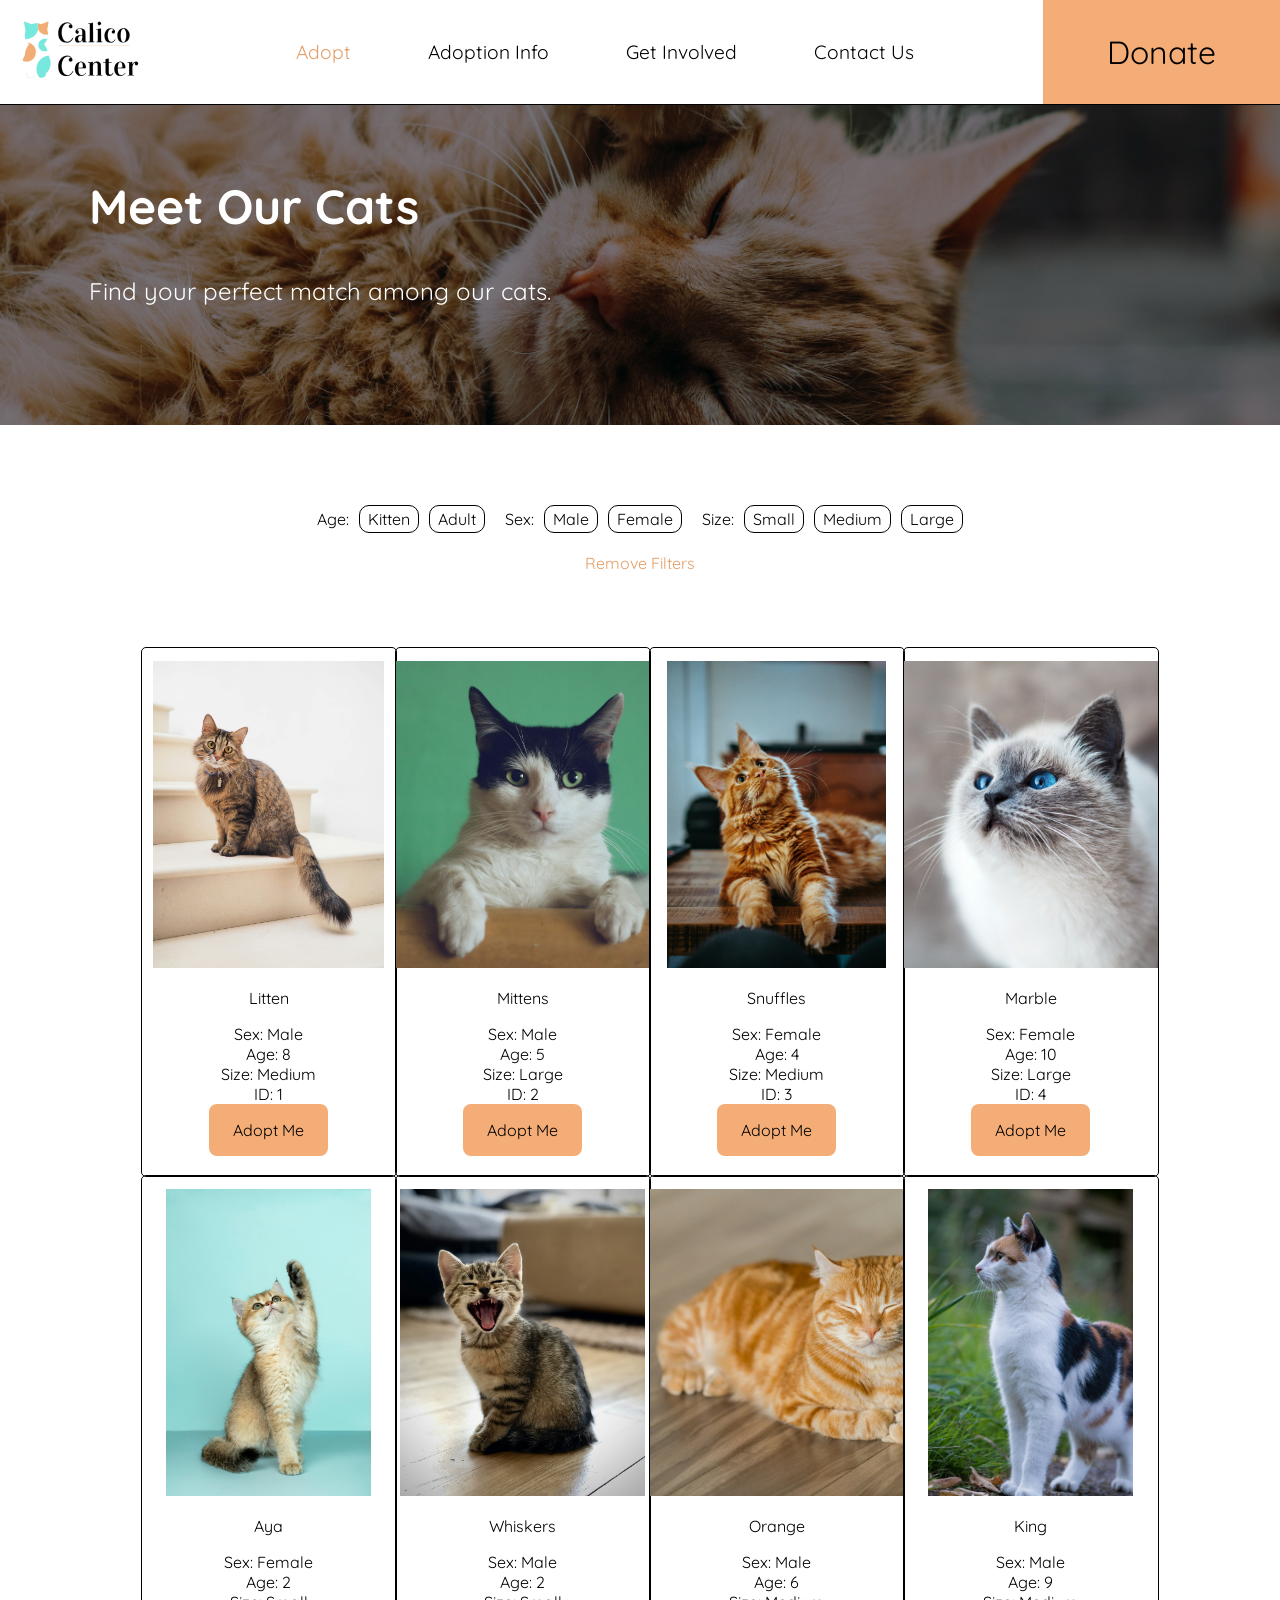
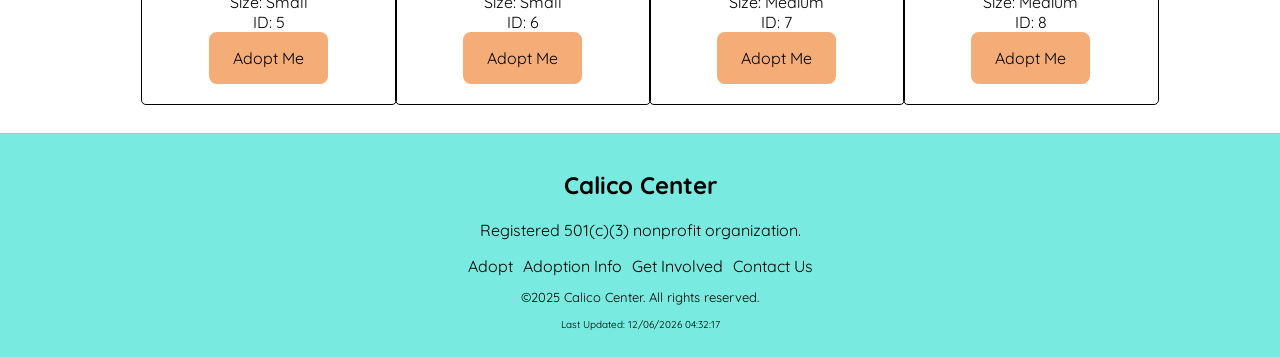
==== commit a13d4dc6: "change footer to remove sign up button" ====
--- a/adopt.html
+++ b/adopt.html
@@ -161,10 +161,7 @@
         <br>
     </main>
     <footer>
-        <h2>Sign up for the Calico Center newsletter:</h2>
-        <a class="cta_button" href="contact.html">
-            Sign Up
-        </a>
+        <h2>Calico Center</h2>
         <p>Registered 501(c)(3) nonprofit organization.</p>
         <ul>
             <li><a href="adopt.html">Adopt</a></li>
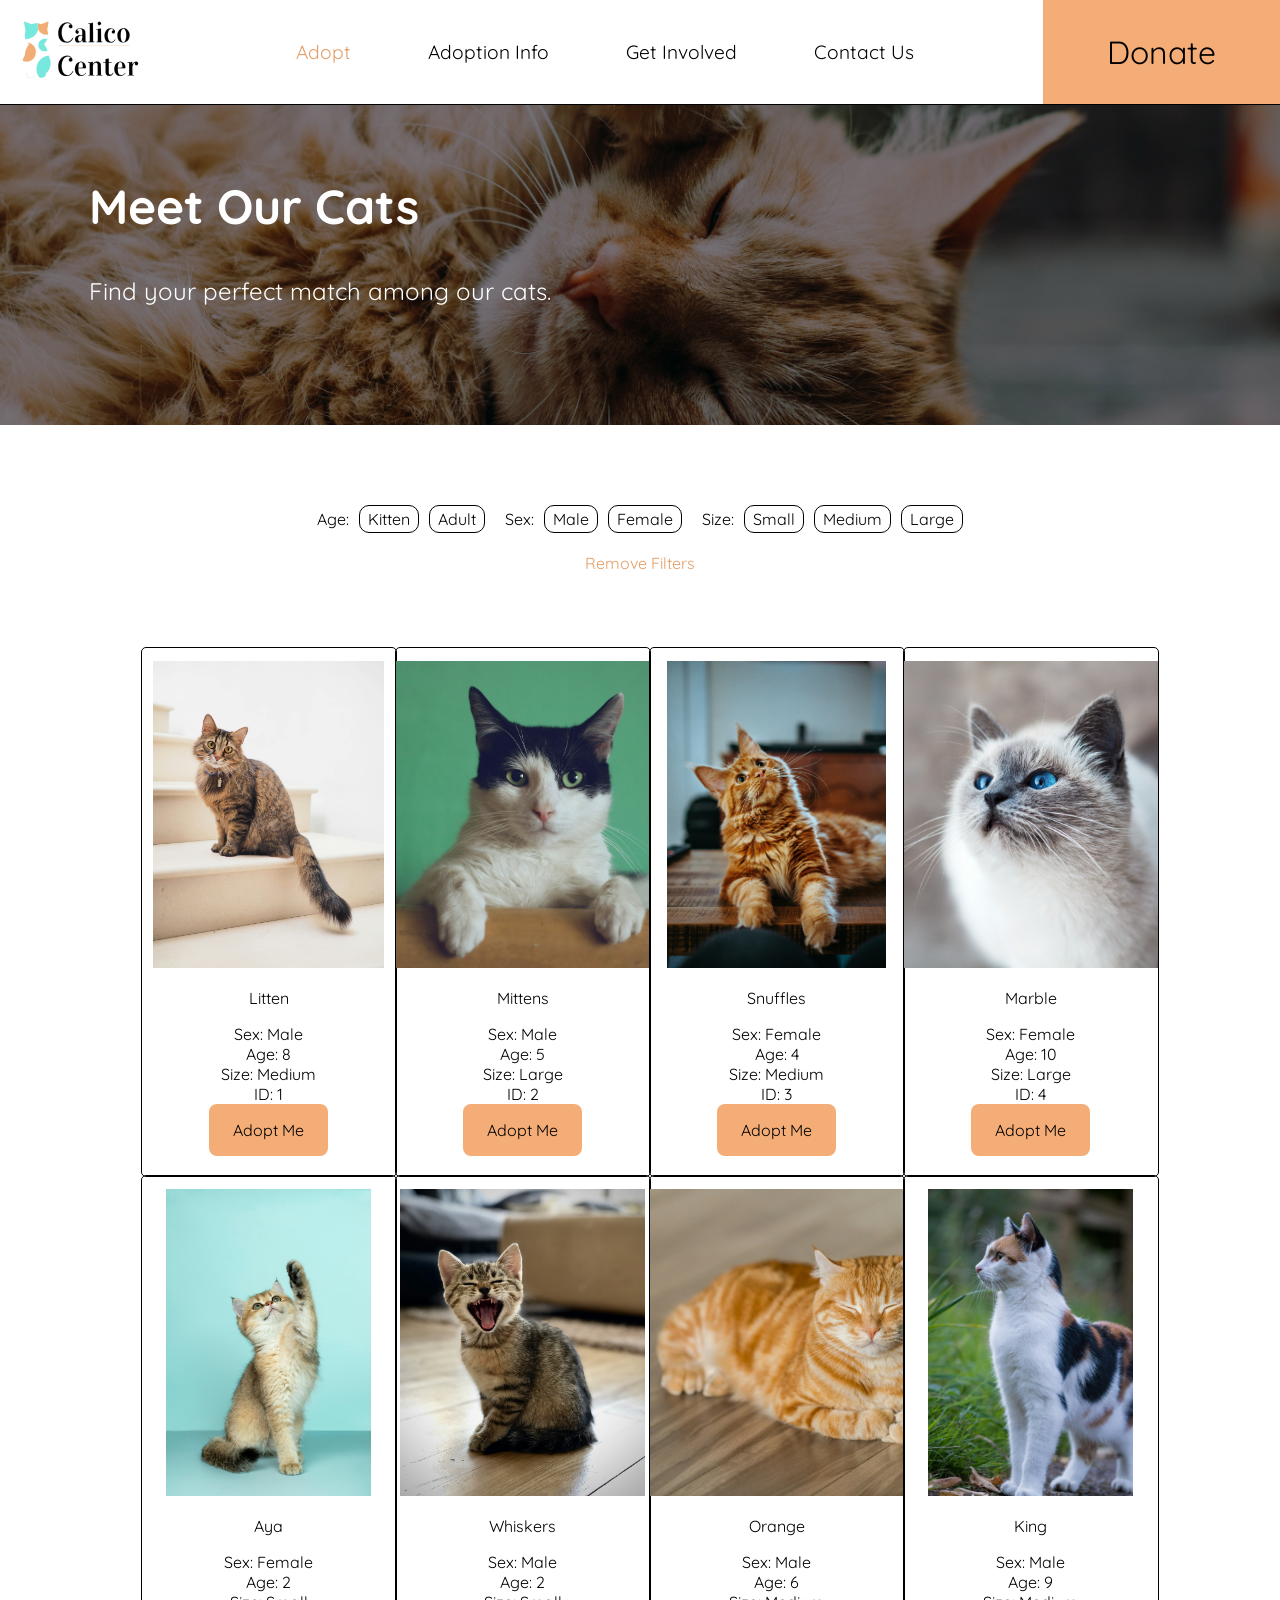
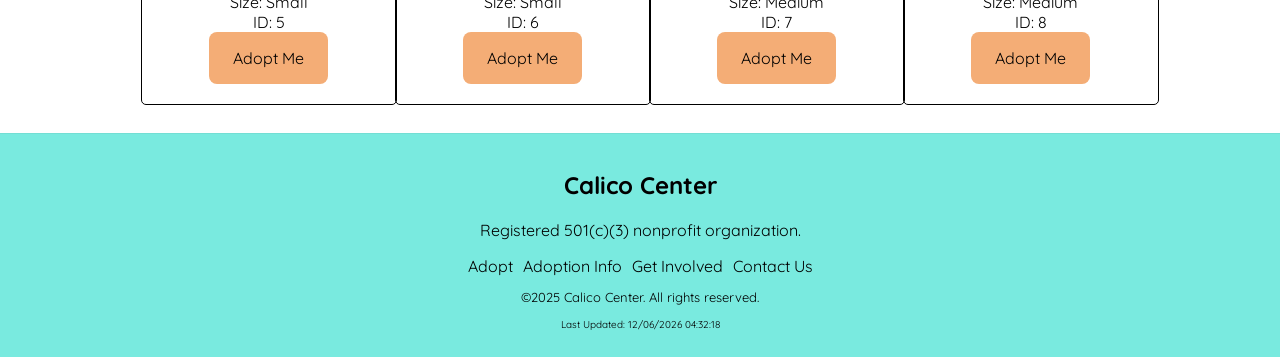
==== commit f591fa4f: "add thank uou page" ====
--- a/adopt.html
+++ b/adopt.html
@@ -181,11 +181,6 @@
     		$(document).ready(function(){
 		    	var filterizd = $('.container').filterizr({});
     		});
-            $('#adoption_form').submit(function(event) {
-                event.preventDefault();
-                $('#thank_you').toggle();
-                $('#adoption_form').toggle();
-            });
     	})(jQuery);
     </script>
     <script src="script.js"></script>
--- a/style.css
+++ b/style.css
@@ -380,8 +380,10 @@
 
 input#firstName:focus:invalid,
 input#lastName:focus:invalid,
-input#email:focus:invalid {
-    background: #fff8c4;
+input#email:focus:invalid,
+input#phone:focus:invalid{
+    background: lightpink;
+    border: 1px solid red;
 }
 
 input#firstName:focus:valid,
@@ -389,11 +391,25 @@
 input#username:focus:valid,
 input#email:focus:valid,
 input#password:focus:valid {
-    background: white;
+    background: lightgreen;
 }
 
 #thank_you {
-    display: none;
+    background-image: linear-gradient(to right, rgba(0, 0, 0, 0.3), rgba(0, 0, 0, 0.3)), url(images/thank_you.jpg);
+    max-width: 100%;
+    height: 50em;
+    background-position: center;
+    background-repeat: no-repeat;
+    background-size: cover;
+    position: relative;
+    margin: 0;
+    color: white;
+}
+
+#thank_you_content {
+    margin-top: 25%;
+    margin-bottom: 25%;
+    font-size: 3rem;
 }
 
 /* Contact Us Form */
